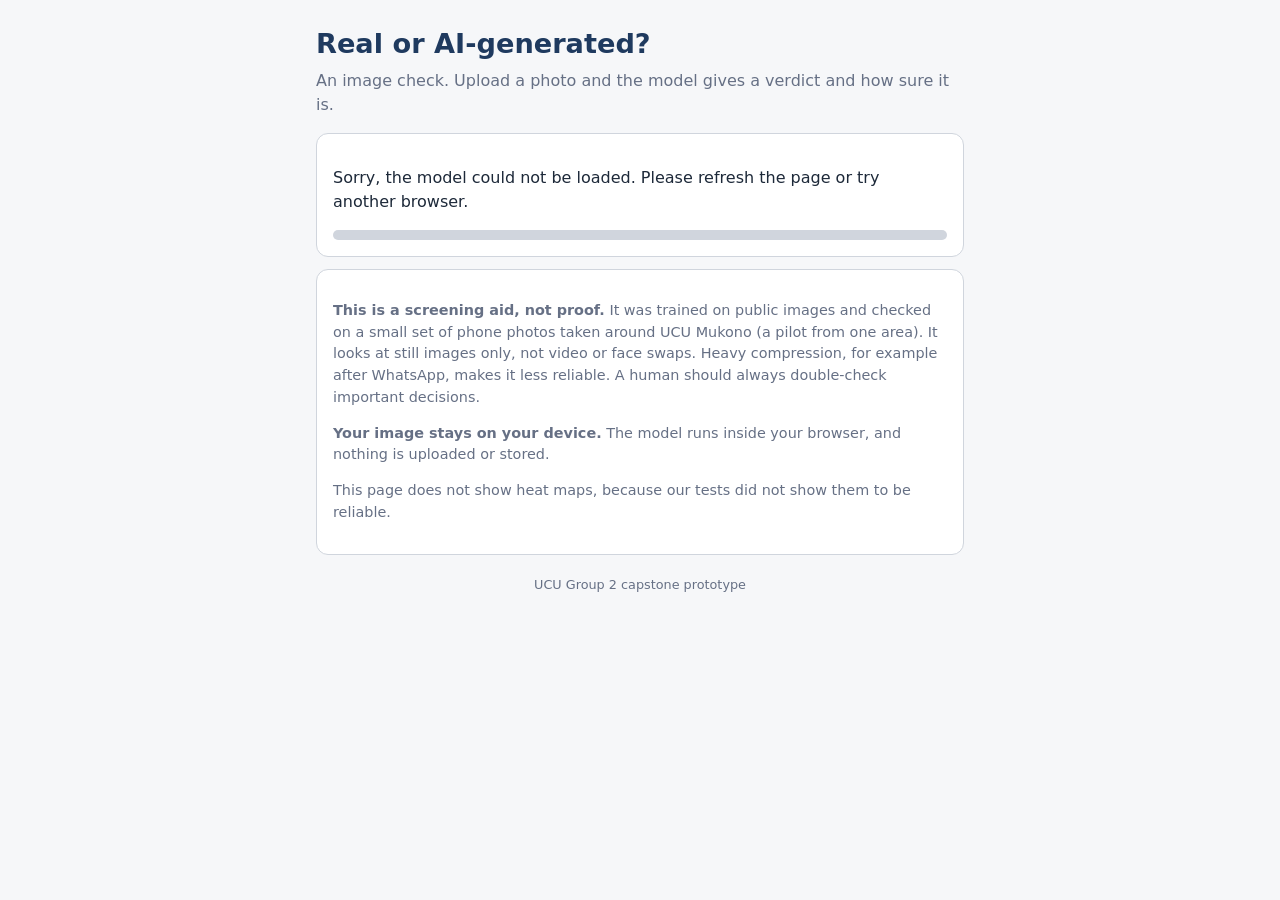
==== index.html @ 1d99b3ed "Add files via upload" ====
<!doctype html>
<html lang="en">
<head>
<meta charset="utf-8">
<meta name="viewport" content="width=device-width, initial-scale=1">
<title>Real or AI? Image check</title>
<link rel="stylesheet" href="style.css">
</head>
<body>
<main>
  <header>
    <h1>Real or AI-generated?</h1>
    <p class="sub">An image check. Upload a photo and the model gives a verdict and how sure it is.</p>
  </header>

  <div id="testbanner" class="banner" hidden><strong>TEST VERSION.</strong> This model is not trained, so the answers are meaningless. It only proves the website works.</div>

  <section id="loader" class="card">
    <p id="loadtext">Loading the model. This happens once per visit and can take a little while on a slow connection.</p>
    <div class="bar"><div id="loadbar"></div></div>
  </section>

  <section id="app" class="card" hidden>
    <label id="drop" for="file">
      <span id="droptext">Choose an image, or drop one here</span>
      <input id="file" type="file" accept="image/*">
    </label>
    <img id="preview" alt="Your image" hidden>
    <div id="result" aria-live="polite" hidden>
      <h2 id="verdict"></h2>
      <p id="prob"></p>
      <div class="bar big"><div id="probbar"></div><span id="thrmark"></span></div>
      <p class="scale"><span>Real</span><span>AI-generated</span></p>
      <ul id="notes"></ul>
    </div>
    <p id="error" class="error" hidden></p>
  </section>

  <section class="card small">
    <p><strong>This is a screening aid, not proof.</strong> It was trained on public images and checked on a small set of phone photos taken around UCU Mukono (a pilot from one area). It looks at still images only, not video or face swaps. Heavy compression, for example after WhatsApp, makes it less reliable. A human should always double-check important decisions.</p>
    <p><strong>Your image stays on your device.</strong> The model runs inside your browser, and nothing is uploaded or stored.</p>
    <p>This page does not show heat maps, because our tests did not show them to be reliable.</p>
  </section>
  <footer>UCU Group 2 capstone prototype</footer>
</main>
<script src="ort/ort.wasm.min.js"></script>
<script src="app.js"></script>
</body>
</html>
---- style.css ----
:root{
  --bg:#f6f7f9; --card:#ffffff; --text:#1d2939; --muted:#667085; --line:#d0d5dd;
  --accent:#1f3a5f; --real:#15803d; --ai:#b42318; --warn:#b54708; --warnbg:#fffaeb;
}
@media (prefers-color-scheme: dark){
  :root:not([data-theme="light"]){
    --bg:#101418; --card:#182028; --text:#e6e9ee; --muted:#9aa4b2; --line:#2c3846;
    --accent:#8db4e8; --real:#4ade80; --ai:#f97066; --warn:#fdb022; --warnbg:#2a2110;
  }
}
*{box-sizing:border-box}
body{margin:0;background:var(--bg);color:var(--text);font:16px/1.5 system-ui,-apple-system,"Segoe UI",Roboto,sans-serif}
main{max-width:680px;margin:0 auto;padding:24px 16px 40px}
h1{font-size:1.7rem;margin:0 0 4px;color:var(--accent)}
h2{font-size:1.4rem;margin:12px 0 2px}
.sub{color:var(--muted);margin:0 0 16px}
.card{background:var(--card);border:1px solid var(--line);border-radius:12px;padding:16px;margin:12px 0}
.card.small{font-size:.9rem;color:var(--muted)}
.banner{background:var(--warnbg);color:var(--warn);border:1px solid var(--warn);border-radius:10px;padding:10px 14px;margin:12px 0}
#drop{display:block;border:2px dashed var(--line);border-radius:10px;padding:28px 12px;text-align:center;cursor:pointer;color:var(--muted)}
#drop:hover,#drop.over{border-color:var(--accent);color:var(--accent)}
#file{display:none}
#preview{display:block;max-width:100%;max-height:320px;margin:14px auto 0;border-radius:8px}
.bar{height:10px;background:var(--line);border-radius:6px;overflow:hidden;position:relative}
.bar>div{height:100%;width:0;background:var(--accent);transition:width .2s}
.bar.big{height:16px;overflow:visible}
.bar.big #probbar{border-radius:6px}
#thrmark{position:absolute;top:-3px;bottom:-3px;width:2px;background:var(--text)}
.scale{display:flex;justify-content:space-between;font-size:.8rem;color:var(--muted);margin:4px 0 0}
#notes{padding-left:18px;color:var(--muted)}
.error{color:var(--ai)}
footer{text-align:center;color:var(--muted);font-size:.8rem;margin-top:20px}
.real{color:var(--real)} .ai{color:var(--ai)} .unsure{color:var(--warn)}
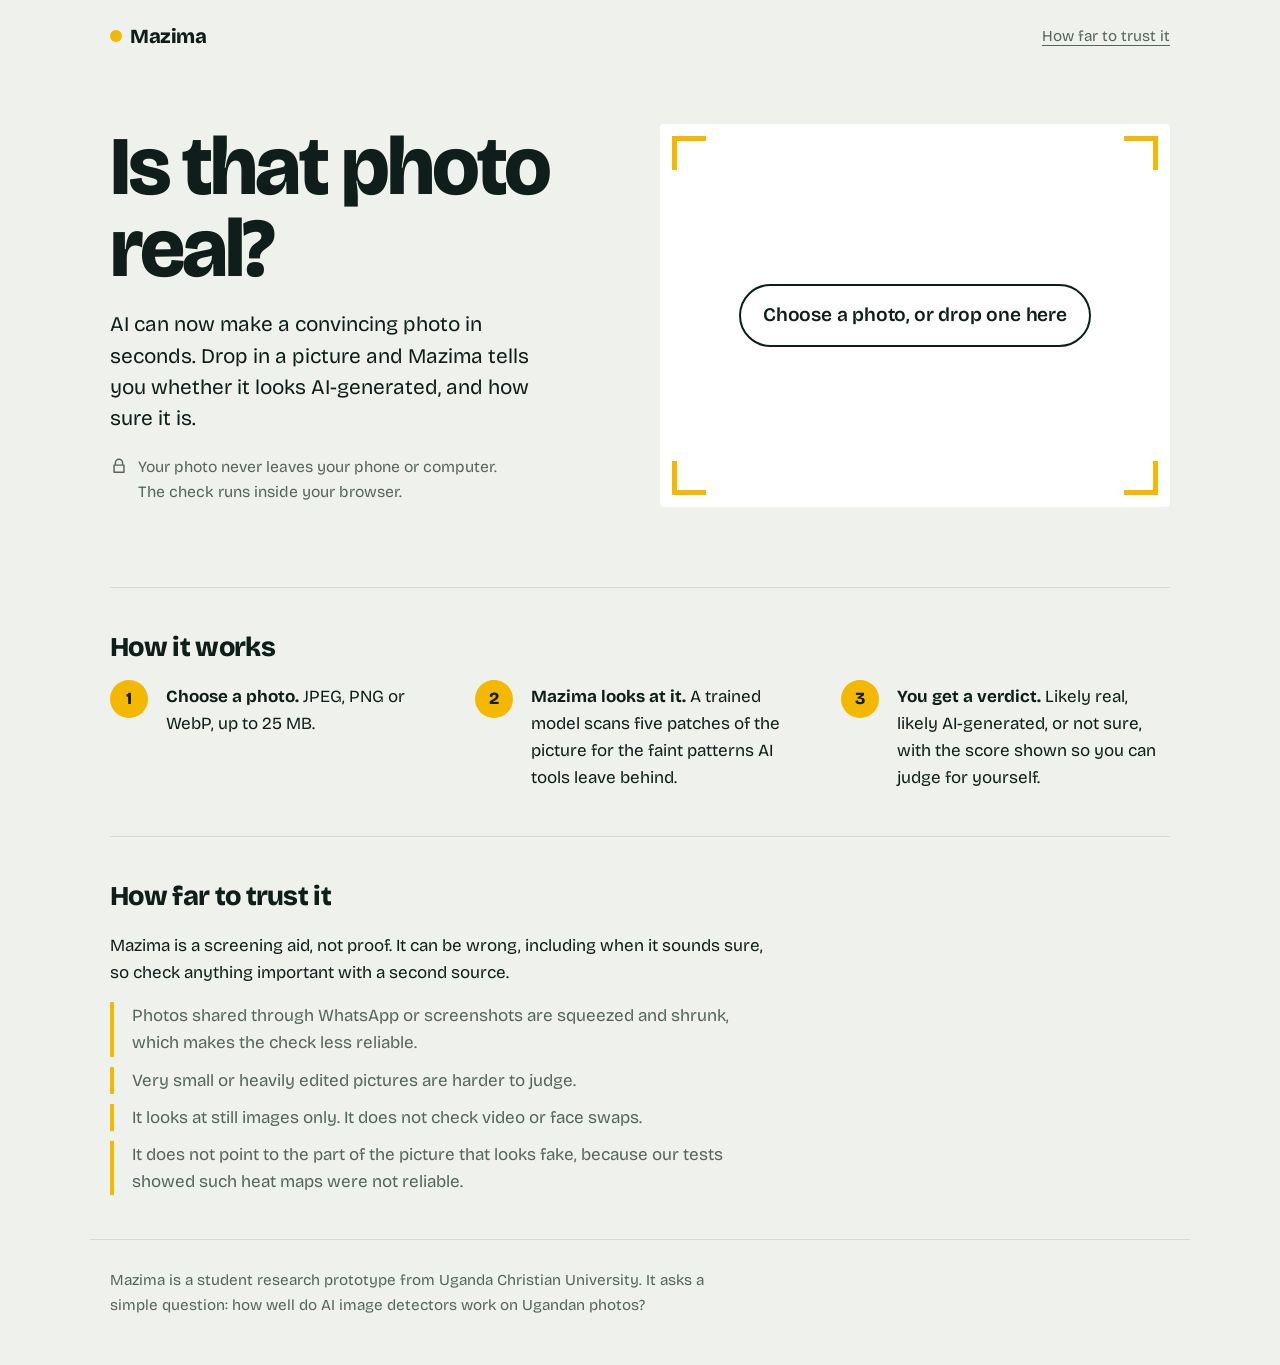
==== commit 1ea84b4f: "Redesign the site page and styling" ====
--- a/index.html
+++ b/index.html
@@ -3,46 +3,89 @@
 <head>
 <meta charset="utf-8">
 <meta name="viewport" content="width=device-width, initial-scale=1">
-<title>Real or AI? Image check</title>
+<title>Mazima | Is this photo real or AI-generated?</title>
+<meta name="description" content="Check whether a photo was made by AI. The check runs inside your browser, so your photo never leaves your device.">
+<link rel="preconnect" href="https://fonts.googleapis.com">
+<link rel="preconnect" href="https://fonts.gstatic.com" crossorigin>
+<link href="https://fonts.googleapis.com/css2?family=Bricolage+Grotesque:opsz,wght@12..96,400;12..96,600;12..96,800&display=swap" rel="stylesheet">
 <link rel="stylesheet" href="style.css">
 </head>
 <body>
+<header class="top">
+  <a class="mark" href="./" aria-label="Mazima home"><span class="dot"></span>Mazima</a>
+  <a class="toplink" href="#limits">How far to trust it</a>
+</header>
+
 <main>
-  <header>
-    <h1>Real or AI-generated?</h1>
-    <p class="sub">An image check. Upload a photo and the model gives a verdict and how sure it is.</p>
-  </header>
+  <div id="testbanner" class="banner" hidden><strong>Test version.</strong> This model is not trained, so the answers mean nothing. It only proves the website works.</div>
 
-  <div id="testbanner" class="banner" hidden><strong>TEST VERSION.</strong> This model is not trained, so the answers are meaningless. It only proves the website works.</div>
+  <section class="hero">
+    <div class="pitch">
+      <h1>Is that photo real?</h1>
+      <p class="lead">AI can now make a convincing photo in seconds. Drop in a picture and Mazima tells you whether it looks AI-generated, and how sure it is.</p>
+      <p class="privacy">
+        <svg viewBox="0 0 20 20" width="18" height="18" aria-hidden="true"><path d="M6 9V6.5a4 4 0 0 1 8 0V9M4.5 9h11v8h-11z" fill="none" stroke="currentColor" stroke-width="1.6" stroke-linejoin="round"/></svg>
+        Your photo never leaves your phone or computer. The check runs inside your browser.
+      </p>
+    </div>
 
-  <section id="loader" class="card">
-    <p id="loadtext">Loading the model. This happens once per visit and can take a little while on a slow connection.</p>
-    <div class="bar"><div id="loadbar"></div></div>
+    <div class="stage">
+      <section id="loader" class="frame loading">
+        <i class="c tl"></i><i class="c tr"></i><i class="c bl"></i><i class="c br"></i>
+        <div class="loadbody">
+          <p id="loadtext">Getting Mazima ready. The first visit downloads the model (about 94 MB), so use Wi-Fi if you can.</p>
+          <div class="bar"><div id="loadbar"></div></div>
+        </div>
+      </section>
+
+      <section id="app" hidden>
+        <div class="frame">
+          <i class="c tl"></i><i class="c tr"></i><i class="c bl"></i><i class="c br"></i>
+          <img id="preview" alt="The photo you chose" hidden>
+          <label id="drop" for="file">
+            <span id="droptext">Choose a photo, or drop one here</span>
+            <input id="file" type="file" accept="image/*">
+          </label>
+        </div>
+
+        <p id="error" class="error" role="alert" hidden></p>
+
+        <div id="result" aria-live="polite" hidden>
+          <h2 id="verdict"></h2>
+          <p id="prob"></p>
+          <div class="bar big"><div id="probbar"></div><span id="thrmark"></span></div>
+          <p class="scale"><span>Real</span><span>AI-generated</span></p>
+          <ul id="notes"></ul>
+        </div>
+      </section>
+    </div>
   </section>
 
-  <section id="app" class="card" hidden>
-    <label id="drop" for="file">
-      <span id="droptext">Choose an image, or drop one here</span>
-      <input id="file" type="file" accept="image/*">
-    </label>
-    <img id="preview" alt="Your image" hidden>
-    <div id="result" aria-live="polite" hidden>
-      <h2 id="verdict"></h2>
-      <p id="prob"></p>
-      <div class="bar big"><div id="probbar"></div><span id="thrmark"></span></div>
-      <p class="scale"><span>Real</span><span>AI-generated</span></p>
-      <ul id="notes"></ul>
-    </div>
-    <p id="error" class="error" hidden></p>
+  <section class="how" aria-labelledby="how-h">
+    <h2 id="how-h">How it works</h2>
+    <ol>
+      <li><strong>Choose a photo.</strong> JPEG, PNG or WebP, up to 25 MB.</li>
+      <li><strong>Mazima looks at it.</strong> A trained model scans five patches of the picture for the faint patterns AI tools leave behind.</li>
+      <li><strong>You get a verdict.</strong> Likely real, likely AI-generated, or not sure, with the score shown so you can judge for yourself.</li>
+    </ol>
   </section>
 
-  <section class="card small">
-    <p><strong>This is a screening aid, not proof.</strong> It was trained on public images and checked on a small set of phone photos taken around UCU Mukono (a pilot from one area). It looks at still images only, not video or face swaps. Heavy compression, for example after WhatsApp, makes it less reliable. A human should always double-check important decisions.</p>
-    <p><strong>Your image stays on your device.</strong> The model runs inside your browser, and nothing is uploaded or stored.</p>
-    <p>This page does not show heat maps, because our tests did not show them to be reliable.</p>
+  <section class="limits" id="limits" aria-labelledby="limits-h">
+    <h2 id="limits-h">How far to trust it</h2>
+    <p>Mazima is a screening aid, not proof. It can be wrong, including when it sounds sure, so check anything important with a second source.</p>
+    <ul>
+      <li>Photos shared through WhatsApp or screenshots are squeezed and shrunk, which makes the check less reliable.</li>
+      <li>Very small or heavily edited pictures are harder to judge.</li>
+      <li>It looks at still images only. It does not check video or face swaps.</li>
+      <li>It does not point to the part of the picture that looks fake, because our tests showed such heat maps were not reliable.</li>
+    </ul>
   </section>
-  <footer>UCU Group 2 capstone prototype</footer>
 </main>
+
+<footer>
+  <p>Mazima is a student research prototype from Uganda Christian University. It asks a simple question: how well do AI image detectors work on Ugandan photos?</p>
+</footer>
+
 <script src="ort/ort.wasm.min.js"></script>
 <script src="app.js"></script>
 </body>
--- a/style.css
+++ b/style.css
@@ -1,33 +1,89 @@
 :root{
-  --bg:#f6f7f9; --card:#ffffff; --text:#1d2939; --muted:#667085; --line:#d0d5dd;
-  --accent:#1f3a5f; --real:#15803d; --ai:#b42318; --warn:#b54708; --warnbg:#fffaeb;
+  --paper:#eef1ec; --panel:#ffffff; --ink:#0f1e1a; --muted:#56645e; --line:#d3dad4;
+  --gold:#f5b800; --real:#17803d; --ai:#c4161c; --warn:#9a6700; --warnbg:#fff7dc;
+  --font:"Bricolage Grotesque",system-ui,-apple-system,"Segoe UI",Roboto,sans-serif;
 }
 @media (prefers-color-scheme: dark){
-  :root:not([data-theme="light"]){
-    --bg:#101418; --card:#182028; --text:#e6e9ee; --muted:#9aa4b2; --line:#2c3846;
-    --accent:#8db4e8; --real:#4ade80; --ai:#f97066; --warn:#fdb022; --warnbg:#2a2110;
+  :root{
+    --paper:#0c1512; --panel:#131f1b; --ink:#eef3ef; --muted:#9db0a8; --line:#26352f;
+    --gold:#f5b800; --real:#4cc27a; --ai:#ff6b6b; --warn:#f5b800; --warnbg:#251d06;
   }
 }
 *{box-sizing:border-box}
-body{margin:0;background:var(--bg);color:var(--text);font:16px/1.5 system-ui,-apple-system,"Segoe UI",Roboto,sans-serif}
-main{max-width:680px;margin:0 auto;padding:24px 16px 40px}
-h1{font-size:1.7rem;margin:0 0 4px;color:var(--accent)}
-h2{font-size:1.4rem;margin:12px 0 2px}
-.sub{color:var(--muted);margin:0 0 16px}
-.card{background:var(--card);border:1px solid var(--line);border-radius:12px;padding:16px;margin:12px 0}
-.card.small{font-size:.9rem;color:var(--muted)}
-.banner{background:var(--warnbg);color:var(--warn);border:1px solid var(--warn);border-radius:10px;padding:10px 14px;margin:12px 0}
-#drop{display:block;border:2px dashed var(--line);border-radius:10px;padding:28px 12px;text-align:center;cursor:pointer;color:var(--muted)}
-#drop:hover,#drop.over{border-color:var(--accent);color:var(--accent)}
+html{scroll-behavior:smooth}
+body{margin:0;background:var(--paper);color:var(--ink);font:400 1.0625rem/1.6 var(--font)}
+a{color:inherit}
+:focus-visible{outline:3px solid var(--gold);outline-offset:3px}
+
+.top{max-width:1100px;margin:0 auto;padding:20px 20px 0;display:flex;justify-content:space-between;align-items:center}
+.mark{display:inline-flex;align-items:center;gap:8px;font-weight:800;font-size:1.25rem;letter-spacing:-.02em;text-decoration:none}
+.dot{width:12px;height:12px;border-radius:50%;background:var(--gold)}
+.toplink{font-size:.95rem;color:var(--muted);text-underline-offset:4px}
+
+main{max-width:1100px;margin:0 auto;padding:0 20px}
+.banner{background:var(--warnbg);color:var(--warn);border:1px solid var(--warn);border-radius:10px;padding:10px 14px;margin:20px 0 0}
+
+.hero{display:grid;grid-template-columns:1fr;gap:36px;padding:44px 0 56px}
+h1{font-weight:800;font-size:clamp(2.7rem,9vw,5.2rem);line-height:.98;letter-spacing:-.035em;margin:0 0 20px}
+.lead{font-size:clamp(1.1rem,2.6vw,1.3rem);line-height:1.5;margin:0 0 20px;max-width:34ch}
+.privacy{display:flex;gap:10px;align-items:flex-start;color:var(--muted);font-size:.98rem;margin:0;max-width:40ch}
+.privacy svg{flex:none;margin-top:3px}
+
+/* The viewfinder: the whole upload area is a camera frame. */
+.frame{position:relative;background:var(--panel);aspect-ratio:4/3;display:grid;place-items:center;border-radius:4px;overflow:hidden}
+.frame .c{position:absolute;width:34px;height:34px;border:0 solid var(--gold);pointer-events:none;z-index:3}
+.c.tl{top:12px;left:12px;border-top-width:5px;border-left-width:5px}
+.c.tr{top:12px;right:12px;border-top-width:5px;border-right-width:5px}
+.c.bl{bottom:12px;left:12px;border-bottom-width:5px;border-left-width:5px}
+.c.br{bottom:12px;right:12px;border-bottom-width:5px;border-right-width:5px}
+
+#drop{position:absolute;inset:0;z-index:2;display:grid;place-items:center;padding:28px;text-align:center;cursor:pointer;font-weight:600;font-size:1.2rem;letter-spacing:-.01em}
+#drop:hover #droptext,#drop.over #droptext{background:var(--gold);color:#0f1e1a;border-color:var(--gold)}
+#droptext{border:2px solid var(--ink);padding:14px 22px;border-radius:999px;transition:background .15s,border-color .15s}
 #file{display:none}
-#preview{display:block;max-width:100%;max-height:320px;margin:14px auto 0;border-radius:8px}
-.bar{height:10px;background:var(--line);border-radius:6px;overflow:hidden;position:relative}
-.bar>div{height:100%;width:0;background:var(--accent);transition:width .2s}
-.bar.big{height:16px;overflow:visible}
-.bar.big #probbar{border-radius:6px}
-#thrmark{position:absolute;top:-3px;bottom:-3px;width:2px;background:var(--text)}
-.scale{display:flex;justify-content:space-between;font-size:.8rem;color:var(--muted);margin:4px 0 0}
-#notes{padding-left:18px;color:var(--muted)}
-.error{color:var(--ai)}
-footer{text-align:center;color:var(--muted);font-size:.8rem;margin-top:20px}
-.real{color:var(--real)} .ai{color:var(--ai)} .unsure{color:var(--warn)}
+#preview{position:absolute;inset:0;width:100%;height:100%;object-fit:contain;background:var(--panel);z-index:1;pointer-events:none}
+#preview:not([hidden])+#drop{align-items:end;justify-items:center}
+#preview:not([hidden])+#drop #droptext{background:var(--panel);font-size:1rem;padding:10px 18px;margin-bottom:4px}
+
+.loading .loadbody{width:min(86%,420px);text-align:center}
+.loading p{margin:0 0 16px;color:var(--muted)}
+.bar{height:8px;background:var(--line);border-radius:999px;overflow:hidden}
+.bar>div{height:100%;width:0;background:var(--gold);transition:width .2s}
+
+/* Result */
+#result{margin-top:26px}
+#verdict{font-weight:800;font-size:clamp(2rem,6vw,2.8rem);letter-spacing:-.03em;line-height:1.05;margin:0 0 6px}
+#verdict.real{color:var(--real)} #verdict.ai{color:var(--ai)} #verdict.unsure{color:var(--warn)}
+#prob{margin:0 0 18px;color:var(--muted)}
+.bar.big{height:12px;overflow:visible;position:relative;background:linear-gradient(90deg,var(--real),var(--gold) 50%,var(--ai));border-radius:999px}
+.bar.big #probbar{background:transparent;position:relative;border-radius:999px;transition:width .5s ease}
+.bar.big #probbar::after{content:"";position:absolute;right:-11px;top:50%;width:22px;height:22px;margin-top:-11px;border-radius:50%;background:var(--panel);border:4px solid var(--ink)}
+#thrmark{position:absolute;top:-5px;bottom:-5px;width:2px;background:var(--ink);opacity:.45}
+.scale{display:flex;justify-content:space-between;font-size:.9rem;color:var(--muted);margin:10px 0 0}
+#notes{padding-left:20px;color:var(--muted);margin:16px 0 0}
+#notes li{margin:4px 0}
+.error{color:var(--ai);font-weight:600;margin:16px 0 0}
+
+/* Content sections */
+.how,.limits{padding:44px 0;border-top:1px solid var(--line)}
+h2{font-weight:800;font-size:1.7rem;letter-spacing:-.025em;line-height:1.15;margin:0 0 20px}
+#verdict{margin:0 0 6px}
+.how ol{list-style:none;counter-reset:s;padding:0;margin:0;display:grid;gap:22px}
+.how li{counter-increment:s;position:relative;padding-left:56px;max-width:60ch}
+.how li::before{content:counter(s);position:absolute;left:0;top:-3px;width:38px;height:38px;border-radius:50%;background:var(--gold);color:#0f1e1a;font-weight:800;display:grid;place-items:center}
+.limits p{max-width:60ch;margin:0 0 16px}
+.limits ul{margin:0;padding:0;list-style:none;display:grid;gap:10px;max-width:60ch}
+.limits li{padding-left:18px;border-left:4px solid var(--gold);color:var(--muted)}
+
+footer{max-width:1100px;margin:0 auto;padding:28px 20px 48px;border-top:1px solid var(--line);color:var(--muted);font-size:.95rem}
+footer p{margin:0;max-width:60ch}
+
+@media (min-width:860px){
+  .hero{grid-template-columns:1fr 1.05fr;align-items:center;gap:64px;padding:72px 0 80px}
+  .how ol{grid-template-columns:repeat(3,1fr);gap:36px}
+}
+@media (prefers-reduced-motion:reduce){
+  html{scroll-behavior:auto}
+  .bar>div,.bar.big #probbar,#droptext{transition:none}
+}
+[hidden]{display:none !important}
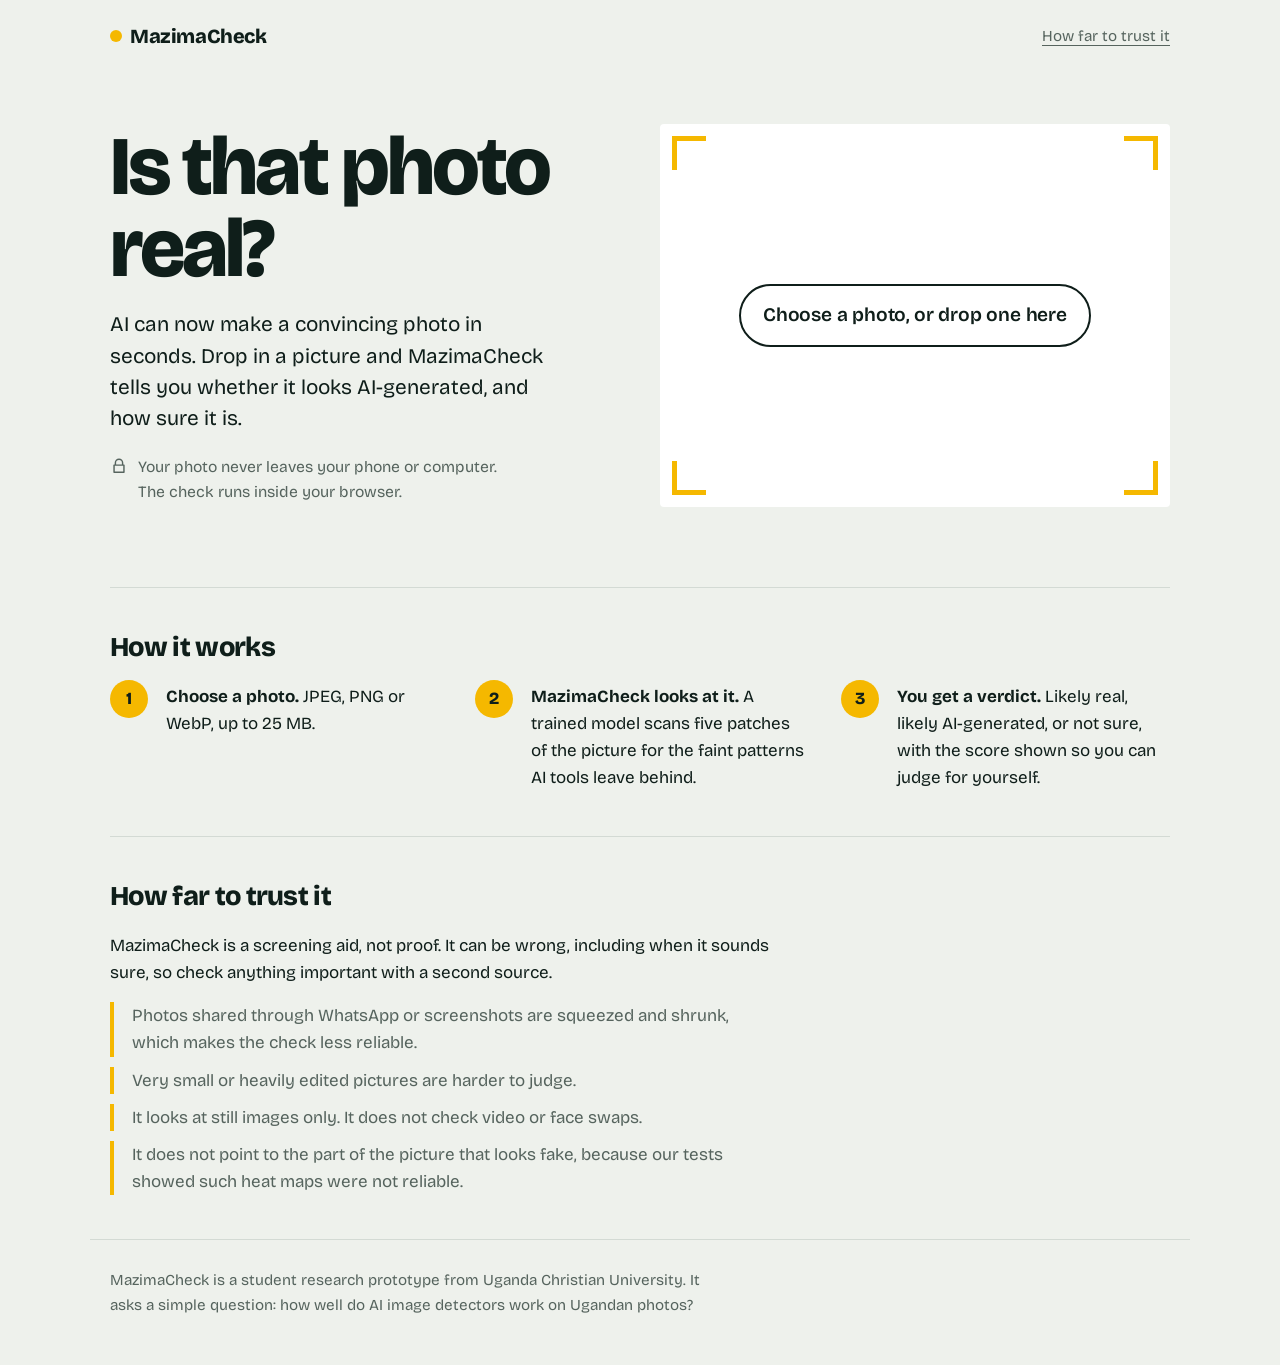
==== commit c6bc0cd4: "Rename the site to MazimaCheck and tidy the upload button" ====
--- a/index.html
+++ b/index.html
@@ -3,16 +3,16 @@
 <head>
 <meta charset="utf-8">
 <meta name="viewport" content="width=device-width, initial-scale=1">
-<title>Mazima | Is this photo real or AI-generated?</title>
+<title>MazimaCheck | Is this photo real or AI-generated?</title>
 <meta name="description" content="Check whether a photo was made by AI. The check runs inside your browser, so your photo never leaves your device.">
 <link rel="preconnect" href="https://fonts.googleapis.com">
 <link rel="preconnect" href="https://fonts.gstatic.com" crossorigin>
 <link href="https://fonts.googleapis.com/css2?family=Bricolage+Grotesque:opsz,wght@12..96,400;12..96,600;12..96,800&display=swap" rel="stylesheet">
-<link rel="stylesheet" href="style.css">
+<link rel="stylesheet" href="style.css?v=3">
 </head>
 <body>
 <header class="top">
-  <a class="mark" href="./" aria-label="Mazima home"><span class="dot"></span>Mazima</a>
+  <a class="mark" href="./" aria-label="MazimaCheck home"><span class="dot"></span>MazimaCheck</a>
   <a class="toplink" href="#limits">How far to trust it</a>
 </header>
 
@@ -22,7 +22,7 @@
   <section class="hero">
     <div class="pitch">
       <h1>Is that photo real?</h1>
-      <p class="lead">AI can now make a convincing photo in seconds. Drop in a picture and Mazima tells you whether it looks AI-generated, and how sure it is.</p>
+      <p class="lead">AI can now make a convincing photo in seconds. Drop in a picture and MazimaCheck tells you whether it looks AI-generated, and how sure it is.</p>
       <p class="privacy">
         <svg viewBox="0 0 20 20" width="18" height="18" aria-hidden="true"><path d="M6 9V6.5a4 4 0 0 1 8 0V9M4.5 9h11v8h-11z" fill="none" stroke="currentColor" stroke-width="1.6" stroke-linejoin="round"/></svg>
         Your photo never leaves your phone or computer. The check runs inside your browser.
@@ -33,7 +33,7 @@
       <section id="loader" class="frame loading">
         <i class="c tl"></i><i class="c tr"></i><i class="c bl"></i><i class="c br"></i>
         <div class="loadbody">
-          <p id="loadtext">Getting Mazima ready. The first visit downloads the model (about 94 MB), so use Wi-Fi if you can.</p>
+          <p id="loadtext">Getting MazimaCheck ready. The first visit downloads the model (about 94 MB), so use Wi-Fi if you can.</p>
           <div class="bar"><div id="loadbar"></div></div>
         </div>
       </section>
@@ -65,14 +65,14 @@
     <h2 id="how-h">How it works</h2>
     <ol>
       <li><strong>Choose a photo.</strong> JPEG, PNG or WebP, up to 25 MB.</li>
-      <li><strong>Mazima looks at it.</strong> A trained model scans five patches of the picture for the faint patterns AI tools leave behind.</li>
+      <li><strong>MazimaCheck looks at it.</strong> A trained model scans five patches of the picture for the faint patterns AI tools leave behind.</li>
       <li><strong>You get a verdict.</strong> Likely real, likely AI-generated, or not sure, with the score shown so you can judge for yourself.</li>
     </ol>
   </section>
 
   <section class="limits" id="limits" aria-labelledby="limits-h">
     <h2 id="limits-h">How far to trust it</h2>
-    <p>Mazima is a screening aid, not proof. It can be wrong, including when it sounds sure, so check anything important with a second source.</p>
+    <p>MazimaCheck is a screening aid, not proof. It can be wrong, including when it sounds sure, so check anything important with a second source.</p>
     <ul>
       <li>Photos shared through WhatsApp or screenshots are squeezed and shrunk, which makes the check less reliable.</li>
       <li>Very small or heavily edited pictures are harder to judge.</li>
@@ -83,10 +83,10 @@
 </main>
 
 <footer>
-  <p>Mazima is a student research prototype from Uganda Christian University. It asks a simple question: how well do AI image detectors work on Ugandan photos?</p>
+  <p>MazimaCheck is a student research prototype from Uganda Christian University. It asks a simple question: how well do AI image detectors work on Ugandan photos?</p>
 </footer>
 
 <script src="ort/ort.wasm.min.js"></script>
-<script src="app.js"></script>
+<script src="app.js?v=3"></script>
 </body>
 </html>
--- a/style.css
+++ b/style.css
@@ -43,7 +43,7 @@
 #file{display:none}
 #preview{position:absolute;inset:0;width:100%;height:100%;object-fit:contain;background:var(--panel);z-index:1;pointer-events:none}
 #preview:not([hidden])+#drop{align-items:end;justify-items:center}
-#preview:not([hidden])+#drop #droptext{background:var(--panel);font-size:1rem;padding:10px 18px;margin-bottom:4px}
+#preview:not([hidden])+#drop #droptext{background:var(--panel);font-size:.95rem;padding:8px 16px;margin-bottom:6px;white-space:nowrap}
 
 .loading .loadbody{width:min(86%,420px);text-align:center}
 .loading p{margin:0 0 16px;color:var(--muted)}
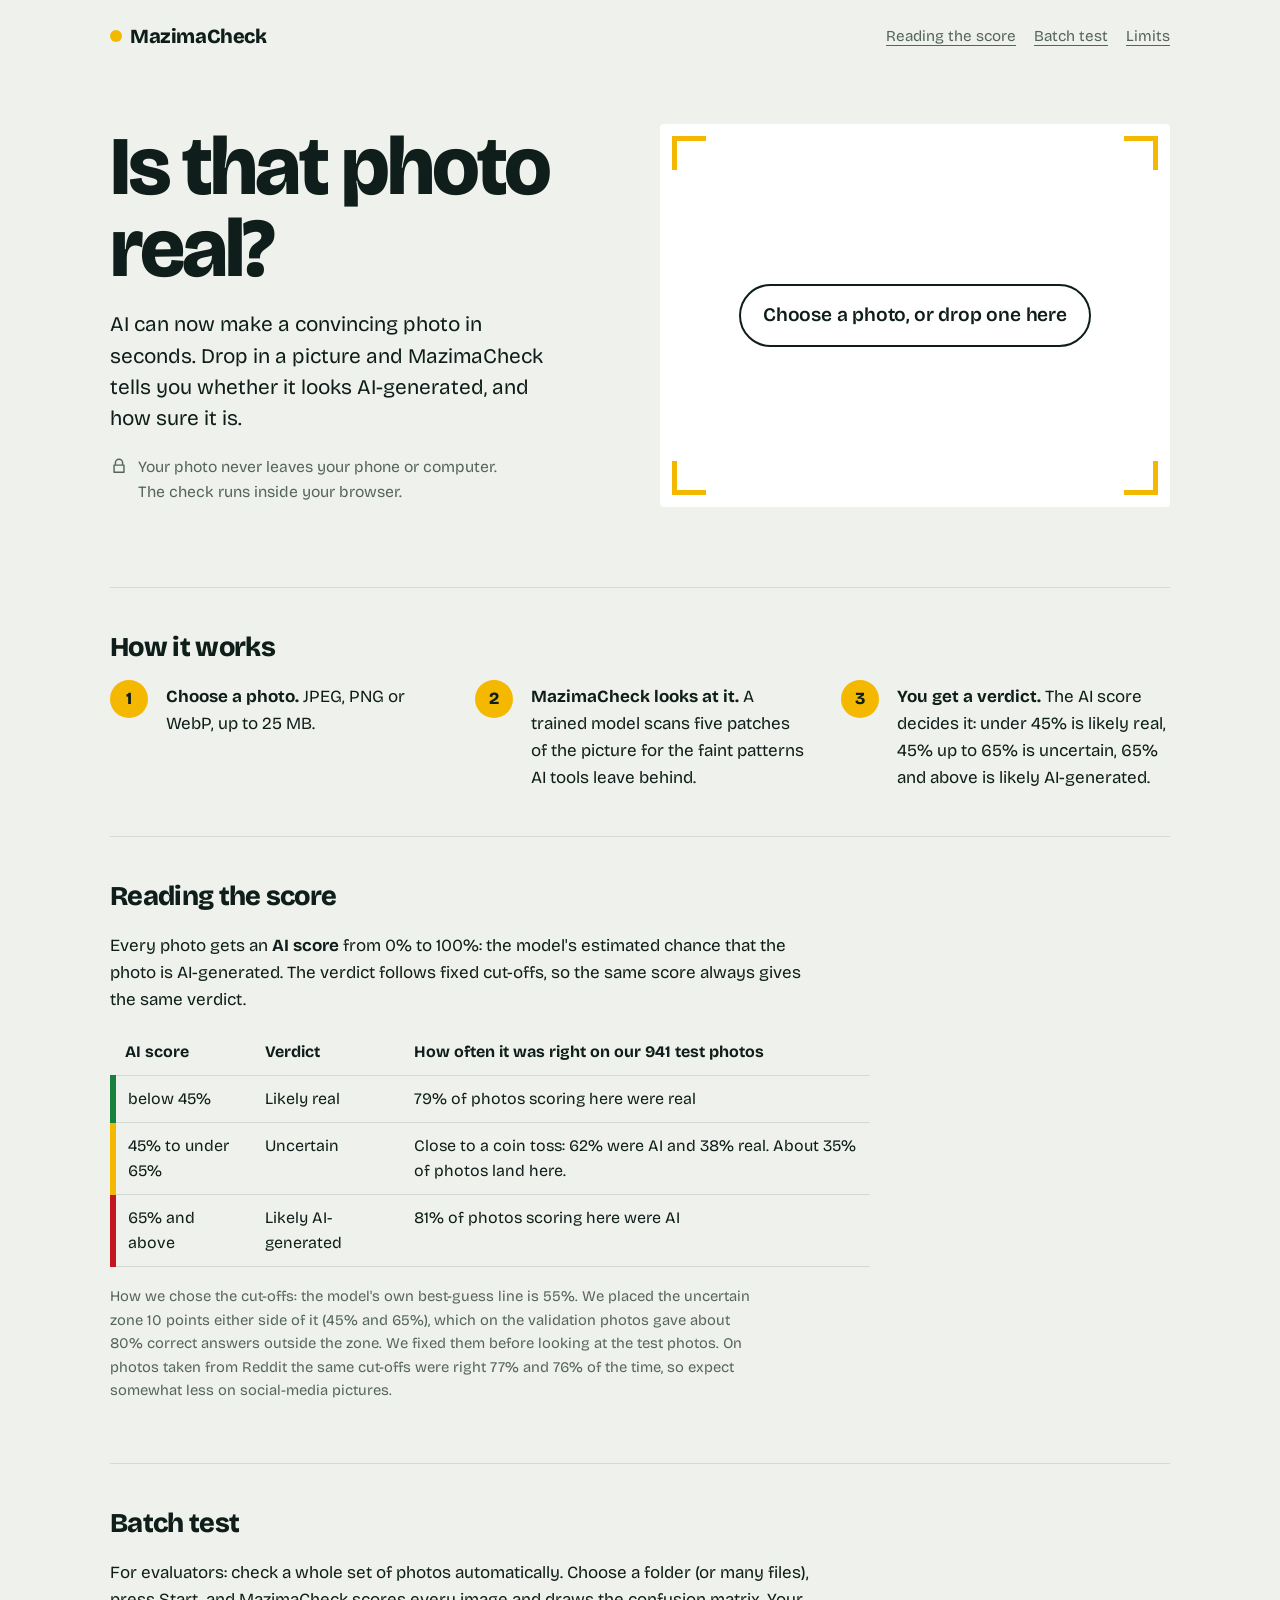
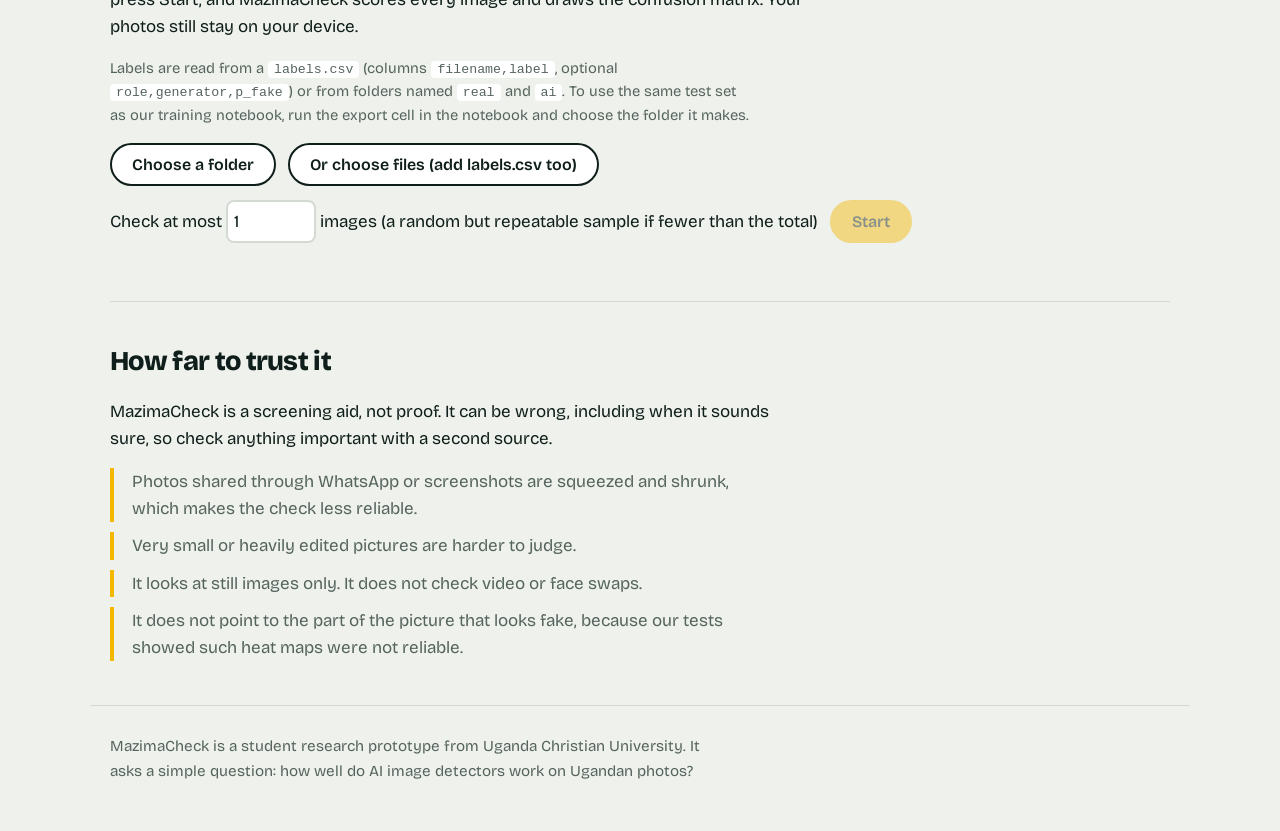
==== commit eca9b9c7: "Add fixed verdict zones, reading-the-score guide and batch test with confusion matrix" ====
--- a/index.html
+++ b/index.html
@@ -8,12 +8,12 @@
 <link rel="preconnect" href="https://fonts.googleapis.com">
 <link rel="preconnect" href="https://fonts.gstatic.com" crossorigin>
 <link href="https://fonts.googleapis.com/css2?family=Bricolage+Grotesque:opsz,wght@12..96,400;12..96,600;12..96,800&display=swap" rel="stylesheet">
-<link rel="stylesheet" href="style.css?v=3">
+<link rel="stylesheet" href="style.css?v=4">
 </head>
 <body>
 <header class="top">
   <a class="mark" href="./" aria-label="MazimaCheck home"><span class="dot"></span>MazimaCheck</a>
-  <a class="toplink" href="#limits">How far to trust it</a>
+  <nav class="topnav"><a class="toplink" href="#zones">Reading the score</a><a class="toplink" href="#batch">Batch test</a><a class="toplink" href="#limits">Limits</a></nav>
 </header>
 
 <main>
@@ -53,8 +53,9 @@
         <div id="result" aria-live="polite" hidden>
           <h2 id="verdict"></h2>
           <p id="prob"></p>
-          <div class="bar big"><div id="probbar"></div><span id="thrmark"></span></div>
-          <p class="scale"><span>Real</span><span>AI-generated</span></p>
+          <div class="meter" aria-hidden="true"><i id="zreal" class="seg real"></i><i id="zunsure" class="seg unsure"></i><i id="zai" class="seg ai"></i><span id="pin"></span></div>
+          <div class="ticks" aria-hidden="true"><span id="tick1"></span><span id="tick2"></span></div>
+          <p class="scale"><span>Likely real</span><span>Uncertain</span><span>Likely AI</span></p>
           <ul id="notes"></ul>
         </div>
       </section>
@@ -66,8 +67,52 @@
     <ol>
       <li><strong>Choose a photo.</strong> JPEG, PNG or WebP, up to 25 MB.</li>
       <li><strong>MazimaCheck looks at it.</strong> A trained model scans five patches of the picture for the faint patterns AI tools leave behind.</li>
-      <li><strong>You get a verdict.</strong> Likely real, likely AI-generated, or not sure, with the score shown so you can judge for yourself.</li>
+      <li><strong>You get a verdict.</strong> The AI score decides it: under <span class="zr"></span> is likely real, <span class="zr"></span> up to <span class="za"></span> is uncertain, <span class="za"></span> and above is likely AI-generated.</li>
     </ol>
+  </section>
+
+  <section class="zones" id="zones" aria-labelledby="zones-h">
+    <h2 id="zones-h">Reading the score</h2>
+    <p>Every photo gets an <strong>AI score</strong> from 0% to 100%: the model's estimated chance that the photo is AI-generated. The verdict follows fixed cut-offs, so the same score always gives the same verdict.</p>
+    <table class="zt">
+      <thead><tr><th>AI score</th><th>Verdict</th><th>How often it was right on our 941 test photos</th></tr></thead>
+      <tbody>
+        <tr class="real"><td>below <span class="zr"></span></td><td>Likely real</td><td>79% of photos scoring here were real</td></tr>
+        <tr class="unsure"><td><span class="zr"></span> to under <span class="za"></span></td><td>Uncertain</td><td>Close to a coin toss: 62% were AI and 38% real. About 35% of photos land here.</td></tr>
+        <tr class="ai"><td><span class="za"></span> and above</td><td>Likely AI-generated</td><td>81% of photos scoring here were AI</td></tr>
+      </tbody>
+    </table>
+    <p class="fine">How we chose the cut-offs: the model's own best-guess line is 55%. We placed the uncertain zone 10 points either side of it (45% and 65%), which on the validation photos gave about 80% correct answers outside the zone. We fixed them before looking at the test photos. On photos taken from Reddit the same cut-offs were right 77% and 76% of the time, so expect somewhat less on social-media pictures.</p>
+  </section>
+
+  <section class="batch" id="batch" aria-labelledby="batch-h" hidden>
+    <h2 id="batch-h">Batch test</h2>
+    <p>For evaluators: check a whole set of photos automatically. Choose a folder (or many files), press Start, and MazimaCheck scores every image and draws the confusion matrix. Your photos still stay on your device.</p>
+    <p class="fine">Labels are read from a <code>labels.csv</code> (columns <code>filename,label</code>, optional <code>role,generator,p_fake</code>) or from folders named <code>real</code> and <code>ai</code>. To use the same test set as our training notebook, run the export cell in the notebook and choose the folder it makes.</p>
+    <div class="bpick">
+      <label class="btn">Choose a folder<input id="bfolder" type="file" webkitdirectory multiple hidden></label>
+      <label class="btn alt">Or choose files (add labels.csv too)<input id="bfiles" type="file" multiple accept="image/*,.csv" hidden></label>
+    </div>
+    <p id="bfound" class="fine" hidden></p>
+    <div class="brow">
+      <label>Check at most <input id="blimit" type="number" min="1" value="1"> images (a random but repeatable sample if fewer than the total)</label>
+      <button id="brun" class="btn go" disabled>Start</button>
+      <button id="bstop" class="btn alt" hidden>Stop</button>
+    </div>
+    <div id="bprog" hidden><div class="bar"><div id="bbar"></div></div><p id="btext" class="fine"></p></div>
+    <div id="bresults" hidden>
+      <div id="bsum" class="sumrow"></div>
+      <div id="bcm" class="cmwrap">
+        <div><h3>Confusion matrix at the 0.55 decision line</h3><p class="fine">Two answers only, so it can be compared with the notebook.</p><div id="cm2"></div></div>
+        <div><h3>What users see: three verdicts</h3><p class="fine">Green cells are right answers, orange cells are mistakes. The middle column is "Uncertain".</p><div id="cm3"></div></div>
+      </div>
+      <div id="bgroups"></div>
+      <p id="bparity" class="fine" hidden></p>
+      <p id="bunread" class="fine" hidden></p>
+      <div class="brow"><label><input id="bwrong" type="checkbox"> Show only wrong or uncertain rows</label><button id="bdl" class="btn alt">Download all results (CSV)</button></div>
+      <div class="tablewrap"><table id="btable" class="rt"></table></div>
+      <p id="bmore" class="fine"></p>
+    </div>
   </section>
 
   <section class="limits" id="limits" aria-labelledby="limits-h">
@@ -87,6 +132,6 @@
 </footer>
 
 <script src="ort/ort.wasm.min.js"></script>
-<script src="app.js?v=3"></script>
+<script src="app.js?v=4"></script>
 </body>
 </html>
--- a/style.css
+++ b/style.css
@@ -15,9 +15,10 @@
 a{color:inherit}
 :focus-visible{outline:3px solid var(--gold);outline-offset:3px}
 
-.top{max-width:1100px;margin:0 auto;padding:20px 20px 0;display:flex;justify-content:space-between;align-items:center}
+.top{max-width:1100px;margin:0 auto;padding:20px 20px 0;display:flex;justify-content:space-between;align-items:center;flex-wrap:wrap;gap:8px 16px}
 .mark{display:inline-flex;align-items:center;gap:8px;font-weight:800;font-size:1.25rem;letter-spacing:-.02em;text-decoration:none}
 .dot{width:12px;height:12px;border-radius:50%;background:var(--gold)}
+.topnav{display:flex;gap:18px;flex-wrap:wrap;justify-content:flex-end}
 .toplink{font-size:.95rem;color:var(--muted);text-underline-offset:4px}
 
 main{max-width:1100px;margin:0 auto;padding:0 20px}
@@ -55,17 +56,21 @@
 #verdict{font-weight:800;font-size:clamp(2rem,6vw,2.8rem);letter-spacing:-.03em;line-height:1.05;margin:0 0 6px}
 #verdict.real{color:var(--real)} #verdict.ai{color:var(--ai)} #verdict.unsure{color:var(--warn)}
 #prob{margin:0 0 18px;color:var(--muted)}
-.bar.big{height:12px;overflow:visible;position:relative;background:linear-gradient(90deg,var(--real),var(--gold) 50%,var(--ai));border-radius:999px}
-.bar.big #probbar{background:transparent;position:relative;border-radius:999px;transition:width .5s ease}
-.bar.big #probbar::after{content:"";position:absolute;right:-11px;top:50%;width:22px;height:22px;margin-top:-11px;border-radius:50%;background:var(--panel);border:4px solid var(--ink)}
-#thrmark{position:absolute;top:-5px;bottom:-5px;width:2px;background:var(--ink);opacity:.45}
-.scale{display:flex;justify-content:space-between;font-size:.9rem;color:var(--muted);margin:10px 0 0}
+.meter{display:flex;height:14px;border-radius:999px;position:relative;margin-top:6px}
+.meter .seg{display:block;height:100%}
+.meter .real{background:var(--real);border-radius:999px 0 0 999px}
+.meter .unsure{background:var(--gold)}
+.meter .ai{background:var(--ai);border-radius:0 999px 999px 0}
+#pin{position:absolute;top:50%;left:0;width:24px;height:24px;margin:-12px 0 0 -12px;border-radius:50%;background:var(--panel);border:4px solid var(--ink);transition:left .5s ease}
+.ticks{position:relative;height:20px;margin-top:8px;font-size:.8rem;color:var(--muted)}
+.ticks span{position:absolute;transform:translateX(-50%)}
+.scale{display:flex;justify-content:space-between;font-size:.9rem;color:var(--muted);margin:2px 0 0}
 #notes{padding-left:20px;color:var(--muted);margin:16px 0 0}
 #notes li{margin:4px 0}
 .error{color:var(--ai);font-weight:600;margin:16px 0 0}
 
 /* Content sections */
-.how,.limits{padding:44px 0;border-top:1px solid var(--line)}
+.how,.limits,.zones,.batch{padding:44px 0;border-top:1px solid var(--line)}
 h2{font-weight:800;font-size:1.7rem;letter-spacing:-.025em;line-height:1.15;margin:0 0 20px}
 #verdict{margin:0 0 6px}
 .how ol{list-style:none;counter-reset:s;padding:0;margin:0;display:grid;gap:22px}
@@ -74,6 +79,41 @@
 .limits p{max-width:60ch;margin:0 0 16px}
 .limits ul{margin:0;padding:0;list-style:none;display:grid;gap:10px;max-width:60ch}
 .limits li{padding-left:18px;border-left:4px solid var(--gold);color:var(--muted)}
+
+/* Reading the score */
+.zones p,.batch>p{max-width:64ch;margin:0 0 16px}
+.fine{font-size:.92rem;color:var(--muted)}
+.zt{border-collapse:collapse;width:100%;max-width:760px;margin:6px 0 18px;font-size:1rem}
+.zt th,.zt td{text-align:left;padding:10px 12px;border-bottom:1px solid var(--line);vertical-align:top}
+.zt tr.real td:first-child{border-left:6px solid var(--real)} .zt tr.unsure td:first-child{border-left:6px solid var(--gold)} .zt tr.ai td:first-child{border-left:6px solid var(--ai)}
+code{background:var(--panel);padding:1px 6px;border-radius:4px;font-size:.9em}
+
+/* Batch test */
+.btn{display:inline-block;border:2px solid var(--ink);background:var(--panel);color:var(--ink);padding:10px 20px;border-radius:999px;font:600 1rem var(--font);cursor:pointer}
+.btn:hover{background:var(--gold);border-color:var(--gold);color:#0f1e1a}
+.btn.go{background:var(--gold);border-color:var(--gold);color:#0f1e1a}
+.btn:disabled{opacity:.45;cursor:not-allowed}
+.bpick,.brow{display:flex;gap:12px;flex-wrap:wrap;align-items:center;margin:14px 0}
+.brow input[type=number]{width:90px;font:inherit;padding:6px;border:2px solid var(--line);border-radius:8px;background:var(--panel);color:var(--ink)}
+.sumrow{display:grid;grid-template-columns:repeat(auto-fit,minmax(150px,1fr));gap:12px;margin:18px 0}
+.sumrow div{background:var(--panel);border:1px solid var(--line);border-radius:10px;padding:12px 14px}
+.sumrow b{display:block;font-size:1.6rem;letter-spacing:-.02em}
+.sumrow span{font-size:.85rem;color:var(--muted)}
+.cmwrap{display:grid;grid-template-columns:repeat(auto-fit,minmax(280px,1fr));gap:28px;margin:10px 0}
+h3{font-size:1.05rem;margin:0 0 4px}
+.cm{border-collapse:separate;border-spacing:4px;font-size:1rem}
+.cm th{font-weight:600;font-size:.85rem;color:var(--muted);padding:6px 8px;text-align:center}
+.cm tbody th{text-align:right}
+.cm td{min-width:92px;height:62px;text-align:center;font-weight:800;font-size:1.3rem;border-radius:6px;color:var(--ink)}
+.cm td.good{background:color-mix(in srgb,var(--real) calc(var(--a)*70% + 8%),var(--panel))}
+.cm td.bad{background:color-mix(in srgb,#e8590c calc(var(--a)*70% + 8%),var(--panel))}
+.gt{border-collapse:collapse;margin:14px 0;font-size:.95rem}
+.gt th,.gt td{padding:6px 12px;border-bottom:1px solid var(--line);text-align:left}
+.tablewrap{max-height:420px;overflow:auto;border:1px solid var(--line);border-radius:8px;margin-top:10px}
+.rt{border-collapse:collapse;width:100%;font-size:.85rem}
+.rt th,.rt td{padding:5px 10px;text-align:left;border-bottom:1px solid var(--line);white-space:nowrap}
+.rt thead th{position:sticky;top:0;background:var(--panel)}
+.rt tr.wrong td:last-child{color:var(--ai);font-weight:700} .rt tr.uncertain td:last-child{color:var(--warn);font-weight:700} .rt tr.correct td:last-child{color:var(--real)}
 
 footer{max-width:1100px;margin:0 auto;padding:28px 20px 48px;border-top:1px solid var(--line);color:var(--muted);font-size:.95rem}
 footer p{margin:0;max-width:60ch}
@@ -84,6 +124,6 @@
 }
 @media (prefers-reduced-motion:reduce){
   html{scroll-behavior:auto}
-  .bar>div,.bar.big #probbar,#droptext{transition:none}
+  .bar>div,#pin,#droptext{transition:none}
 }
 [hidden]{display:none !important}
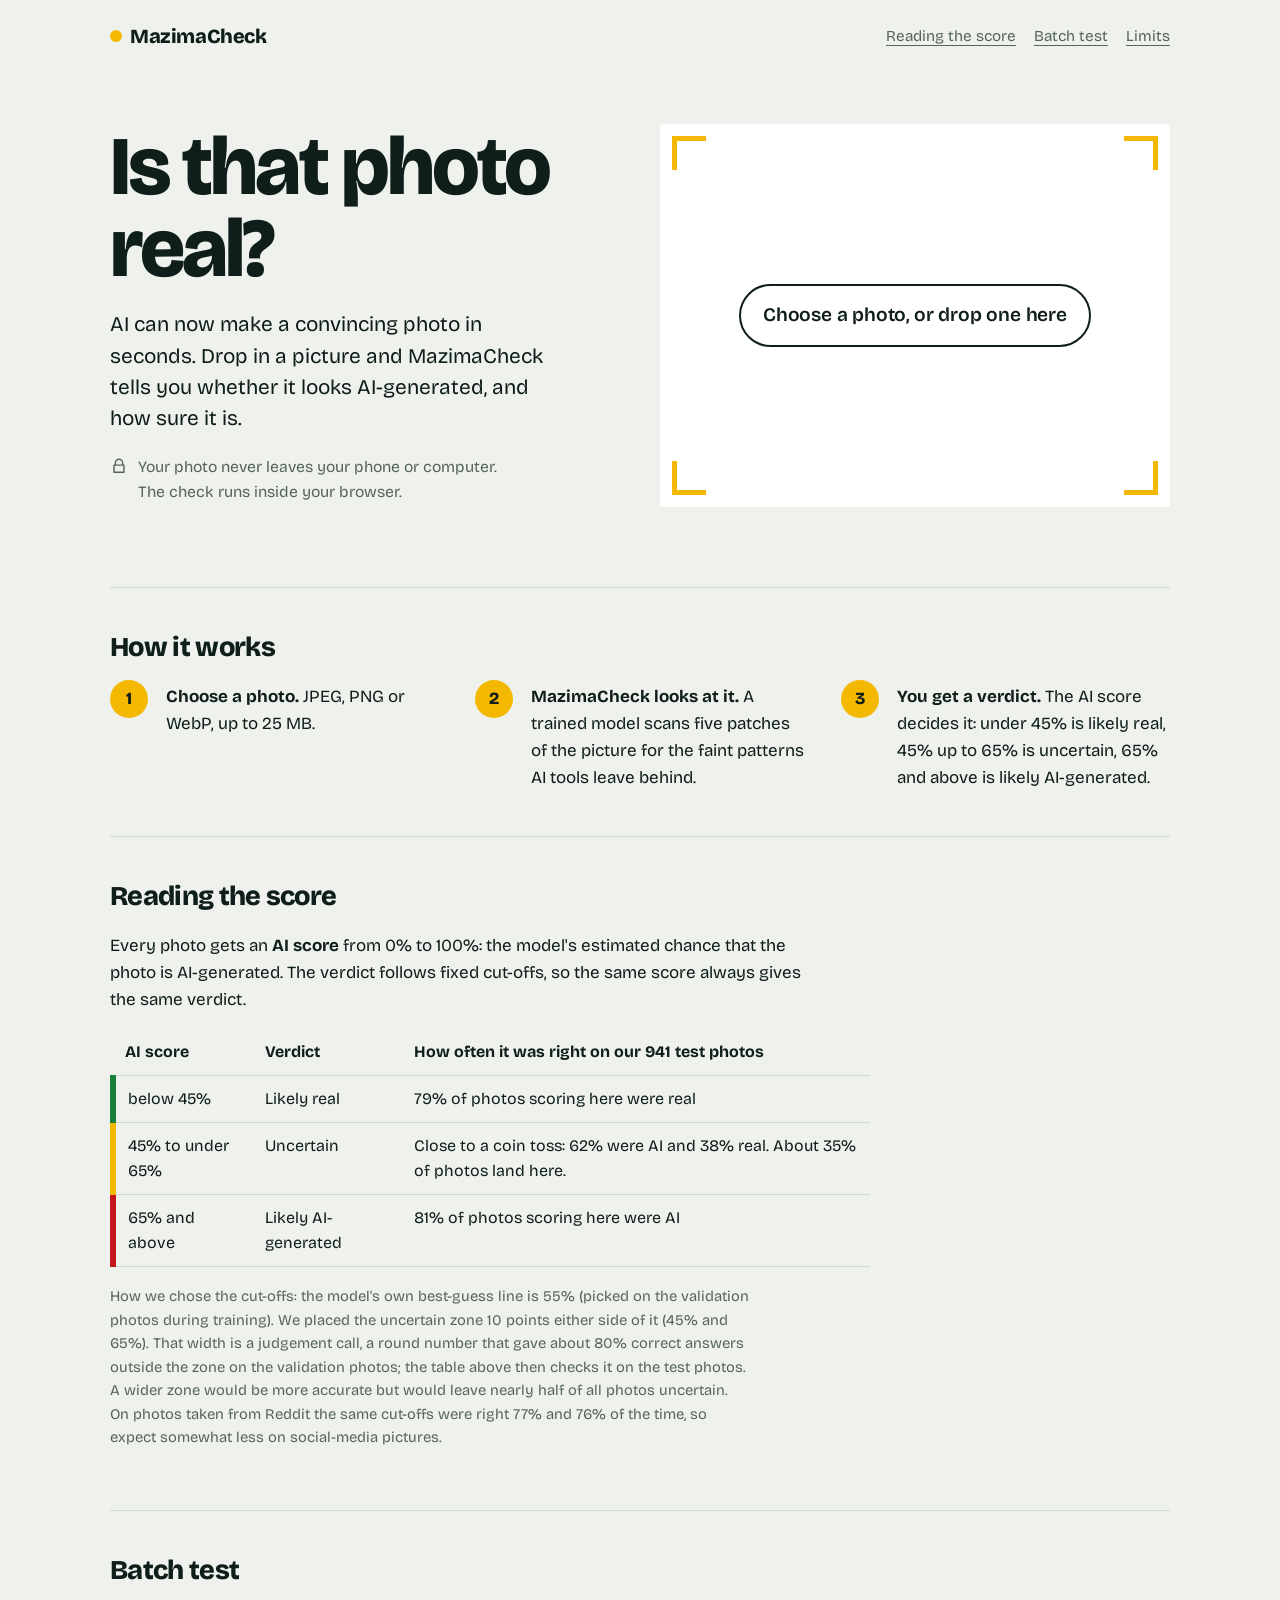
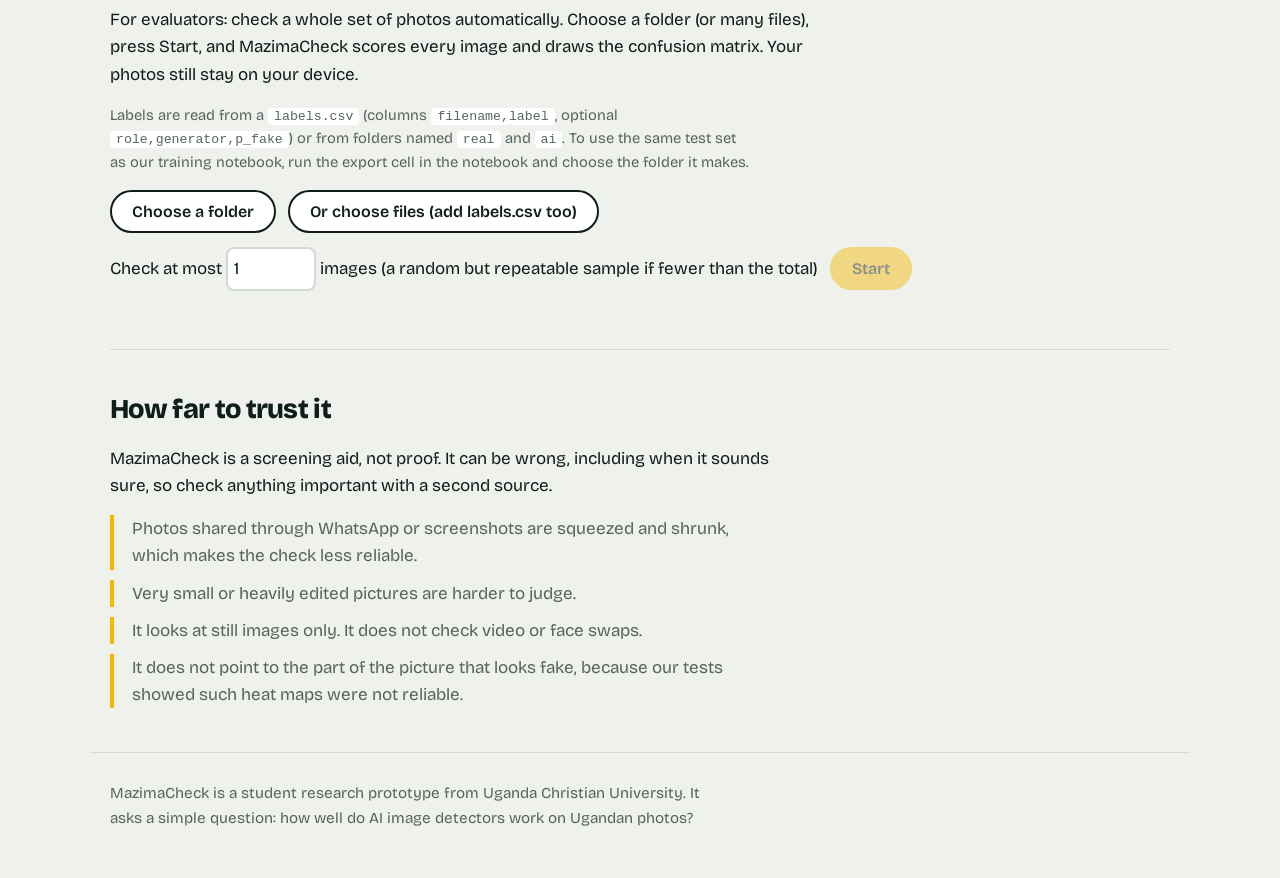
==== commit 16999c8d: "Say plainly that the uncertain-zone width is a judgement call" ====
--- a/index.html
+++ b/index.html
@@ -8,7 +8,7 @@
 <link rel="preconnect" href="https://fonts.googleapis.com">
 <link rel="preconnect" href="https://fonts.gstatic.com" crossorigin>
 <link href="https://fonts.googleapis.com/css2?family=Bricolage+Grotesque:opsz,wght@12..96,400;12..96,600;12..96,800&display=swap" rel="stylesheet">
-<link rel="stylesheet" href="style.css?v=4">
+<link rel="stylesheet" href="style.css?v=5">
 </head>
 <body>
 <header class="top">
@@ -82,7 +82,7 @@
         <tr class="ai"><td><span class="za"></span> and above</td><td>Likely AI-generated</td><td>81% of photos scoring here were AI</td></tr>
       </tbody>
     </table>
-    <p class="fine">How we chose the cut-offs: the model's own best-guess line is 55%. We placed the uncertain zone 10 points either side of it (45% and 65%), which on the validation photos gave about 80% correct answers outside the zone. We fixed them before looking at the test photos. On photos taken from Reddit the same cut-offs were right 77% and 76% of the time, so expect somewhat less on social-media pictures.</p>
+    <p class="fine">How we chose the cut-offs: the model's own best-guess line is 55% (picked on the validation photos during training). We placed the uncertain zone 10 points either side of it (45% and 65%). That width is a judgement call, a round number that gave about 80% correct answers outside the zone on the validation photos; the table above then checks it on the test photos. A wider zone would be more accurate but would leave nearly half of all photos uncertain. On photos taken from Reddit the same cut-offs were right 77% and 76% of the time, so expect somewhat less on social-media pictures.</p>
   </section>
 
   <section class="batch" id="batch" aria-labelledby="batch-h" hidden>
@@ -132,6 +132,6 @@
 </footer>
 
 <script src="ort/ort.wasm.min.js"></script>
-<script src="app.js?v=4"></script>
+<script src="app.js?v=5"></script>
 </body>
 </html>
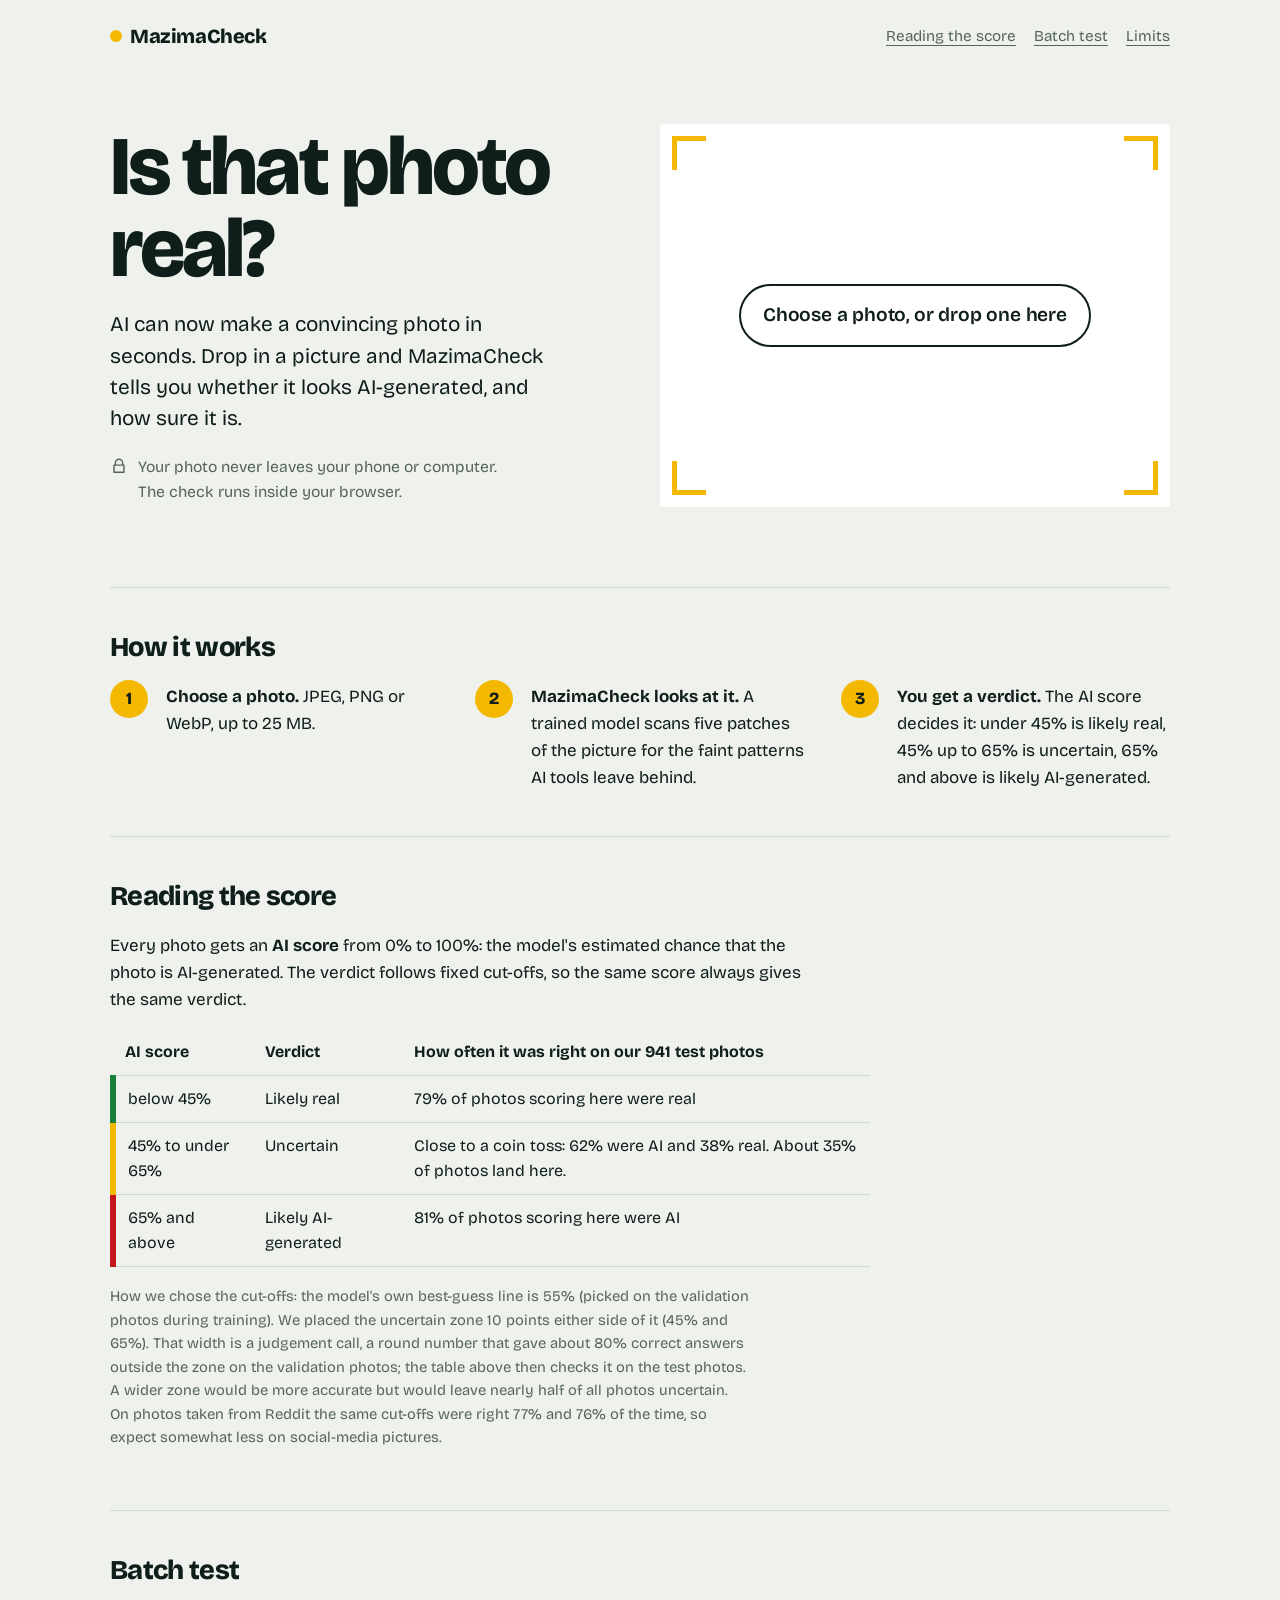
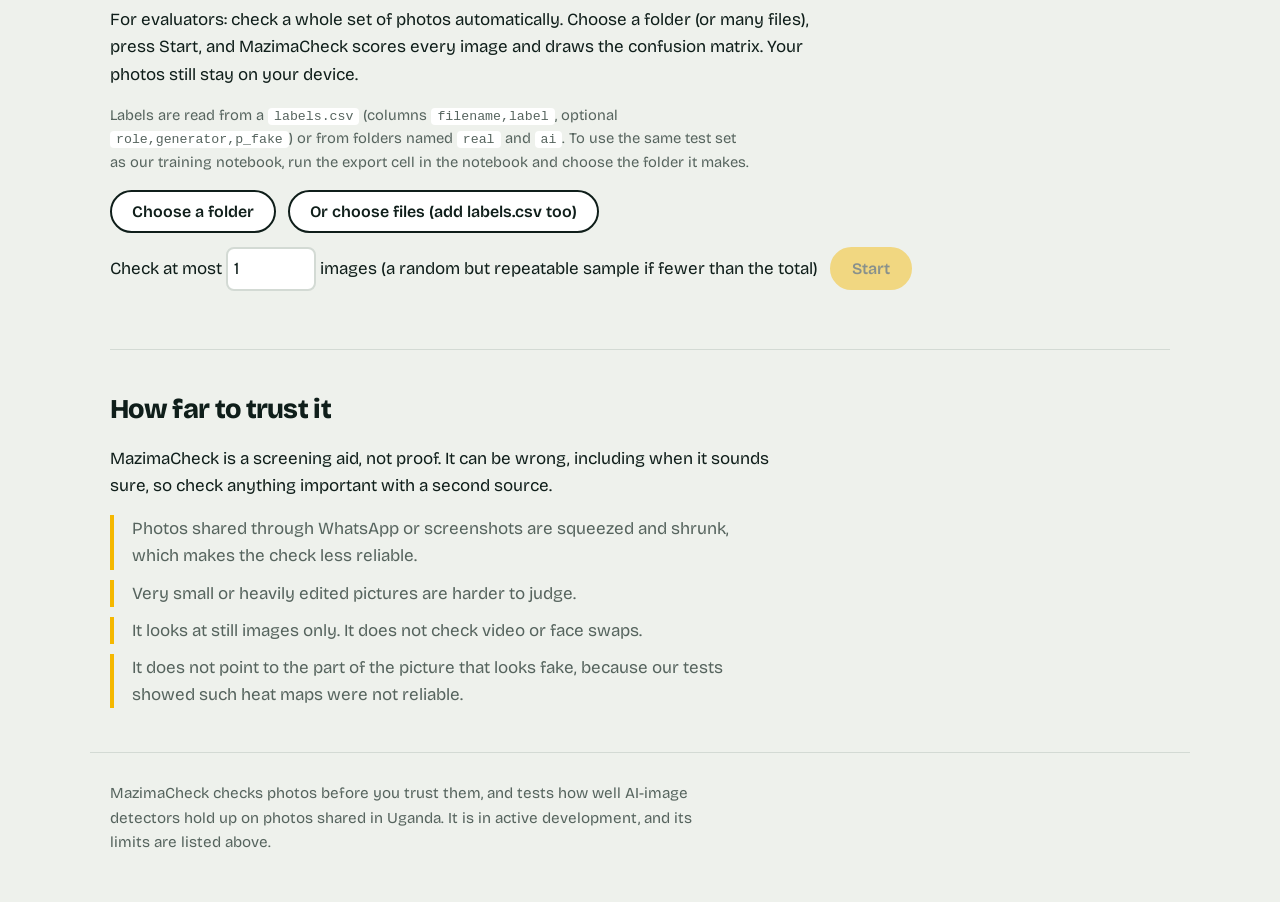
==== commit b1969cc4: "v2: product wording (no student framing), what it does and what we are working on, footer; README" ====
--- a/index.html
+++ b/index.html
@@ -128,7 +128,7 @@
 </main>
 
 <footer>
-  <p>MazimaCheck is a student research prototype from Uganda Christian University. It asks a simple question: how well do AI image detectors work on Ugandan photos?</p>
+  <p>MazimaCheck checks photos before you trust them, and tests how well AI-image detectors hold up on photos shared in Uganda. It is in active development, and its limits are listed above.</p>
 </footer>
 
 <script src="ort/ort.wasm.min.js"></script>
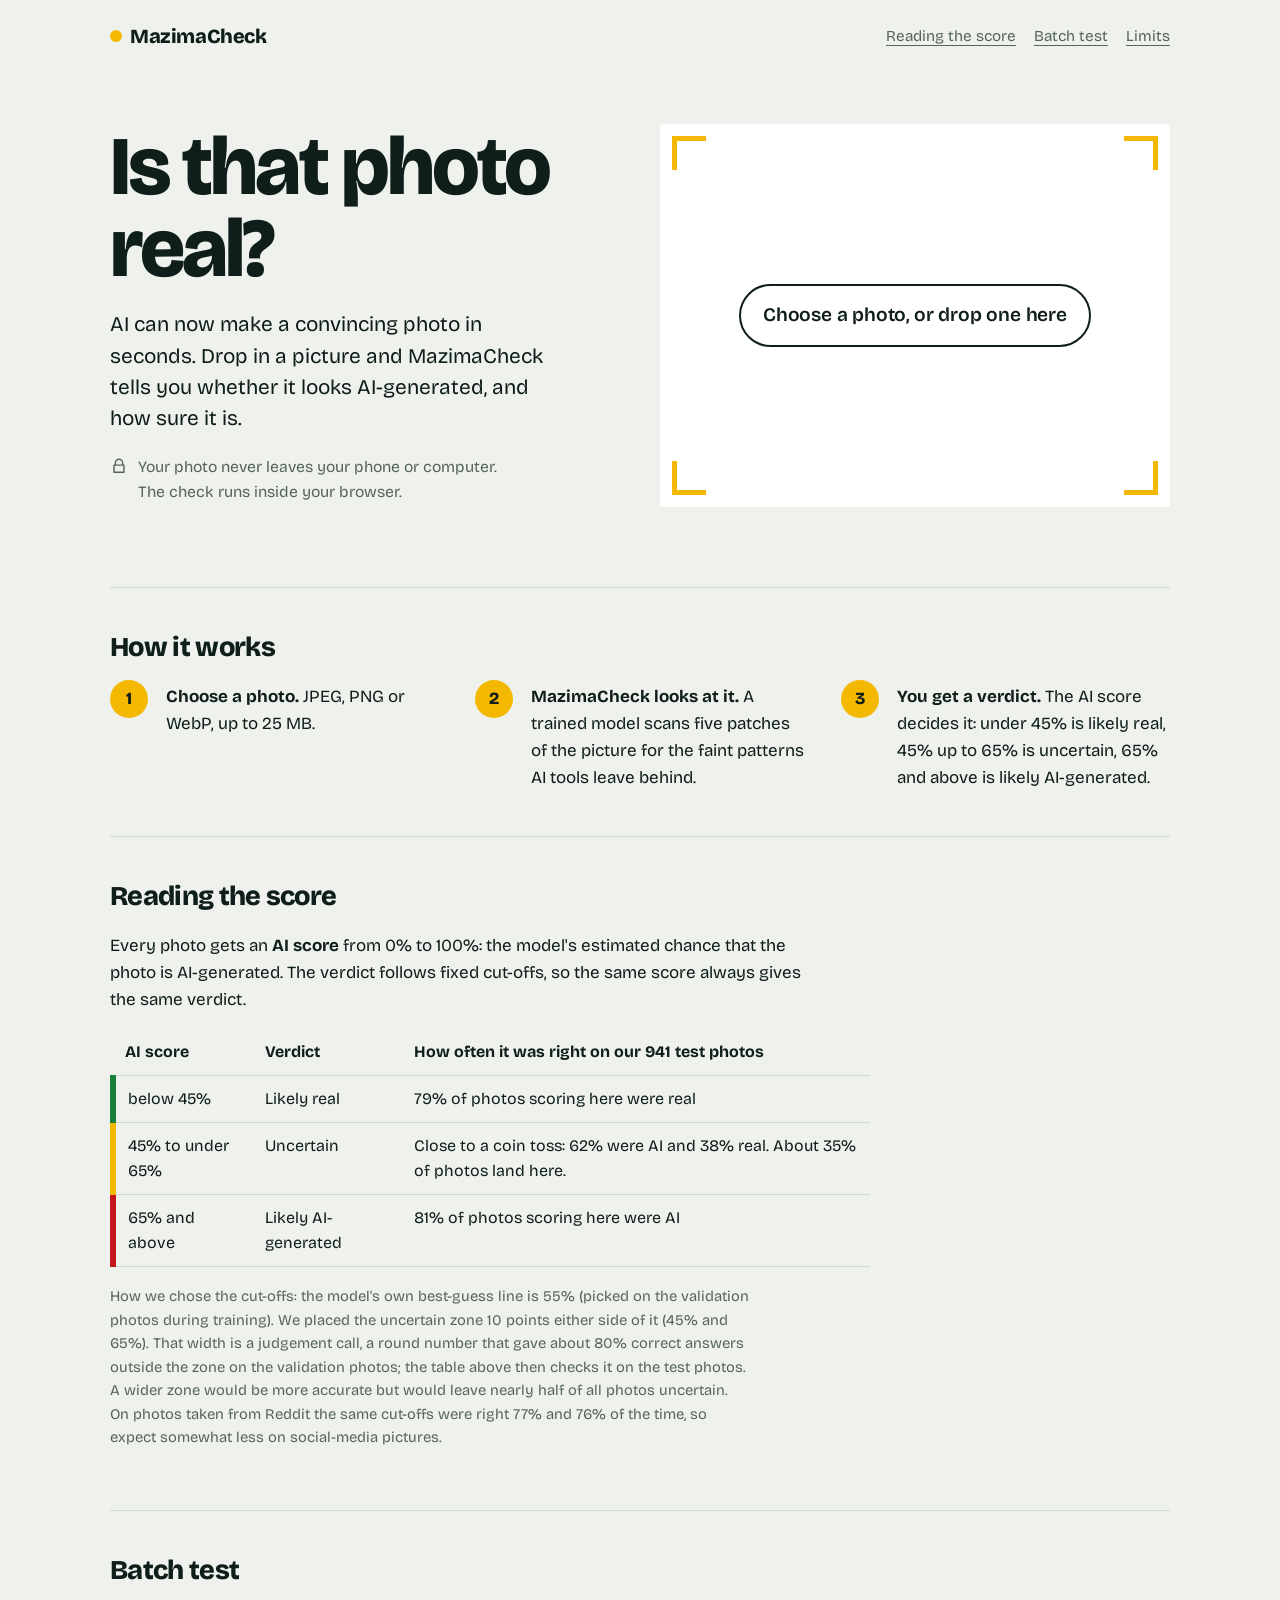
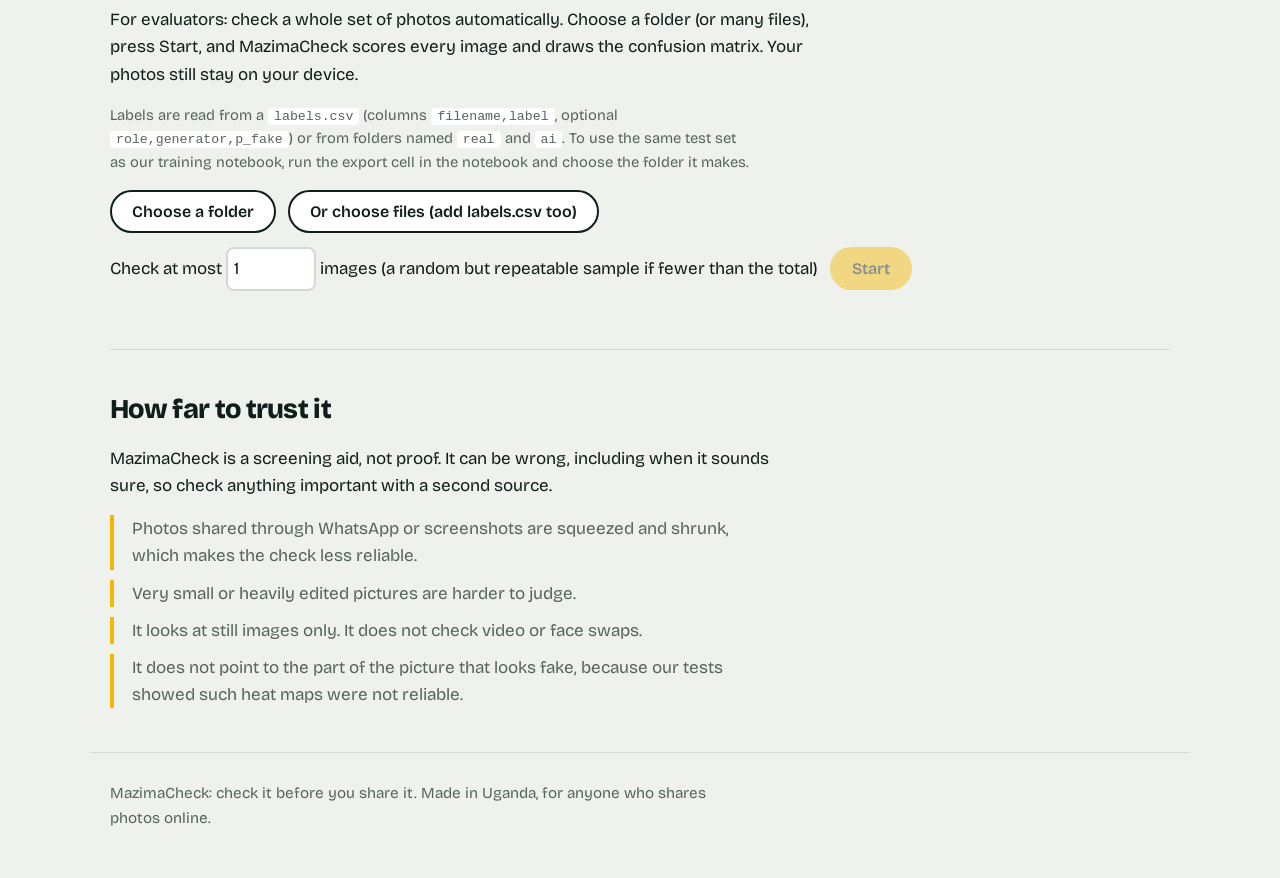
==== commit 56157ea2: "v2: lighter green look, clickable animated feature cards, moving strip, interactive verdict reader; " ====
--- a/index.html
+++ b/index.html
@@ -128,7 +128,7 @@
 </main>
 
 <footer>
-  <p>MazimaCheck checks photos before you trust them, and tests how well AI-image detectors hold up on photos shared in Uganda. It is in active development, and its limits are listed above.</p>
+  <p>MazimaCheck: check it before you share it. Made in Uganda, for anyone who shares photos online.</p>
 </footer>
 
 <script src="ort/ort.wasm.min.js"></script>
